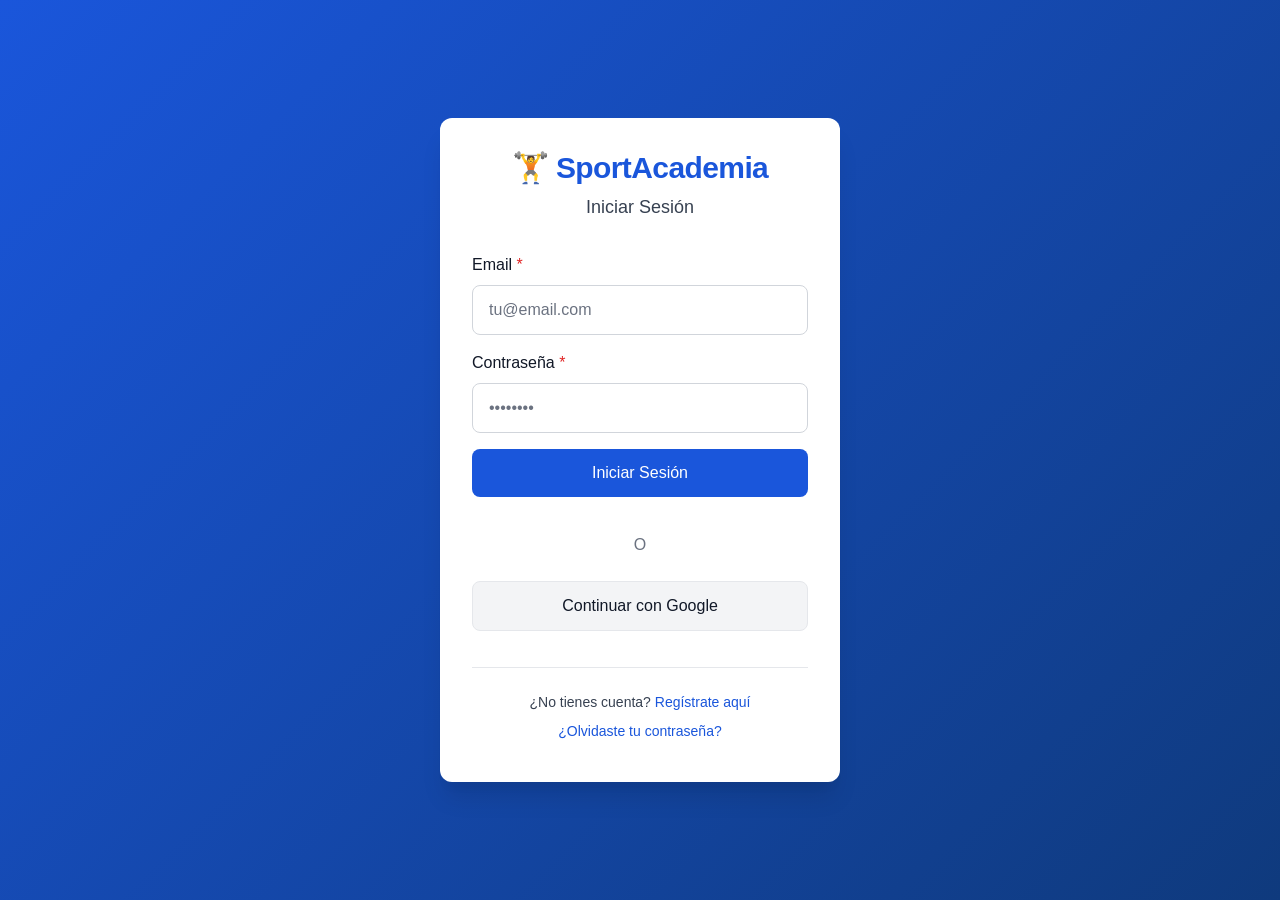
==== frontend/login.html @ 55e9ca69 "Phase 1: Foundation & Design System - Landing Page Complete design system implementation: - Design t" ====
<!DOCTYPE html>
<html lang="es">
<head>
  <meta charset="UTF-8">
  <meta name="viewport" content="width=device-width, initial-scale=1.0">
  <title>Iniciar Sesión - SportAcademia</title>
  <link rel="stylesheet" href="css/tokens.css">
  <link rel="stylesheet" href="css/reset.css">
  <link rel="stylesheet" href="css/base.css">
  <link rel="stylesheet" href="css/components.css">
  <link rel="stylesheet" href="css/layout.css">
  <link rel="stylesheet" href="css/pages/auth.css">
</head>
<body>
  <div class="auth-container">
    <div class="auth-box">
      <div class="auth-header">
        <h1>🏋️ SportAcademia</h1>
        <p>Iniciar Sesión</p>
      </div>

      <form class="auth-form">
        <div class="input-group">
          <label class="input-label required">Email</label>
          <input type="email" class="input" placeholder="tu@email.com" required>
        </div>

        <div class="input-group">
          <label class="input-label required">Contraseña</label>
          <input type="password" class="input" placeholder="••••••••" required>
        </div>

        <button type="submit" class="btn btn-primary btn-block">Iniciar Sesión</button>

        <div class="auth-divider">O</div>

        <button type="button" class="btn btn-secondary btn-block">Continuar con Google</button>
      </form>

      <div class="auth-footer">
        <p>¿No tienes cuenta? <a href="register.html">Regístrate aquí</a></p>
        <p><a href="#">¿Olvidaste tu contraseña?</a></p>
      </div>
    </div>
  </div>

  <script>
    // Placeholder - Implementar en Phase 2
    console.log('Login page - Phase 2 implementation');
  </script>
</body>
</html>
---- frontend/css/tokens.css ----
/* ============================================
   DESIGN TOKENS - Sistema de diseño unificado
   ============================================ */

:root {
  /* COLORES */
  --color-primary: #1A56DB;
  --color-primary-light: #EFF6FF;
  --color-primary-dark: #0F3A7D;
  --color-accent: #F05A28;
  --color-accent-light: #FEF3E2;
  --color-accent-dark: #C13410;

  --color-success: #0E9F6E;
  --color-success-light: #E6F9F3;
  --color-warning: #FBBF24;
  --color-warning-light: #FFFAEC;
  --color-error: #E02424;
  --color-error-light: #FDF1F1;

  /* ESCALA DE GRISES */
  --color-dark: #111827;
  --color-dark-secondary: #1F2937;
  --color-dark-tertiary: #374151;
  --color-gray: #6B7280;
  --color-gray-light: #9CA3AF;
  --color-gray-lighter: #D1D5DB;
  --color-gray-lightest: #E5E7EB;
  --color-light: #F3F4F6;
  --color-light-secondary: #F9FAFB;
  --color-white: #FFFFFF;

  /* TIPOGRAFÍA */
  --font-family-base: -apple-system, BlinkMacSystemFont, "Segoe UI", "Roboto", "Helvetica Neue", "Arial", sans-serif;
  --font-family-mono: "Courier New", monospace;

  --font-size-xs: 0.75rem;      /* 12px */
  --font-size-sm: 0.875rem;     /* 14px */
  --font-size-base: 1rem;       /* 16px */
  --font-size-lg: 1.125rem;     /* 18px */
  --font-size-xl: 1.25rem;      /* 20px */
  --font-size-2xl: 1.5rem;      /* 24px */
  --font-size-3xl: 1.875rem;    /* 30px */
  --font-size-4xl: 2.25rem;     /* 36px */
  --font-size-5xl: 3rem;        /* 48px */

  --font-weight-regular: 400;
  --font-weight-medium: 500;
  --font-weight-semibold: 600;
  --font-weight-bold: 700;

  --line-height-tight: 1.2;
  --line-height-normal: 1.5;
  --line-height-relaxed: 1.75;

  /* ESPACIADO */
  --spacing-0: 0;
  --spacing-1: 0.25rem;   /* 4px */
  --spacing-2: 0.5rem;    /* 8px */
  --spacing-3: 0.75rem;   /* 12px */
  --spacing-4: 1rem;      /* 16px */
  --spacing-5: 1.25rem;   /* 20px */
  --spacing-6: 1.5rem;    /* 24px */
  --spacing-8: 2rem;      /* 32px */
  --spacing-10: 2.5rem;   /* 40px */
  --spacing-12: 3rem;     /* 48px */
  --spacing-16: 4rem;     /* 64px */
  --spacing-20: 5rem;     /* 80px */
  --spacing-24: 6rem;     /* 96px */

  /* RADIO DE BORDE */
  --radius-sm: 4px;
  --radius-md: 8px;
  --radius-lg: 12px;
  --radius-xl: 16px;
  --radius-full: 9999px;

  /* SOMBRAS */
  --shadow-xs: 0 1px 2px 0 rgba(0, 0, 0, 0.05);
  --shadow-sm: 0 1px 3px 0 rgba(0, 0, 0, 0.1), 0 1px 2px 0 rgba(0, 0, 0, 0.06);
  --shadow-base: 0 4px 6px -1px rgba(0, 0, 0, 0.1), 0 2px 4px -1px rgba(0, 0, 0, 0.06);
  --shadow-md: 0 10px 15px -3px rgba(0, 0, 0, 0.1), 0 4px 6px -2px rgba(0, 0, 0, 0.05);
  --shadow-lg: 0 20px 25px -5px rgba(0, 0, 0, 0.1), 0 10px 10px -5px rgba(0, 0, 0, 0.04);

  /* TRANSICIONES */
  --transition-fast: 150ms cubic-bezier(0.4, 0, 0.2, 1);
  --transition-base: 250ms cubic-bezier(0.4, 0, 0.2, 1);
  --transition-slow: 350ms cubic-bezier(0.4, 0, 0.2, 1);

  /* Z-INDEX */
  --z-dropdown: 1000;
  --z-sticky: 1020;
  --z-modal: 1030;
  --z-popover: 1040;
  --z-tooltip: 1050;

  /* BREAKPOINTS (para media queries) */
  --breakpoint-sm: 640px;
  --breakpoint-md: 768px;
  --breakpoint-lg: 1024px;
  --breakpoint-xl: 1280px;
  --breakpoint-2xl: 1536px;
}

/* Esquemas de color reutilizables */

:root {
  --button-primary-bg: var(--color-primary);
  --button-primary-text: var(--color-white);
  --button-primary-hover: var(--color-primary-dark);

  --button-secondary-bg: var(--color-light);
  --button-secondary-text: var(--color-dark);
  --button-secondary-hover: var(--color-gray-lightest);

  --button-danger-bg: var(--color-error);
  --button-danger-text: var(--color-white);
  --button-danger-hover: #C91D1D;

  --card-bg: var(--color-white);
  --card-border: var(--color-gray-lightest);
  --card-shadow: var(--shadow-sm);

  --input-bg: var(--color-white);
  --input-border: var(--color-gray-lighter);
  --input-border-focus: var(--color-primary);
  --input-text: var(--color-dark);
  --input-placeholder: var(--color-gray);

  --text-primary: var(--color-dark);
  --text-secondary: var(--color-dark-tertiary);
  --text-tertiary: var(--color-gray);

  --bg-primary: var(--color-white);
  --bg-secondary: var(--color-light-secondary);
  --bg-tertiary: var(--color-light);
}

/* Dark mode tokens (para implementación futura) */
@media (prefers-color-scheme: dark) {
  :root {
    --card-bg: var(--color-dark-secondary);
    --card-border: var(--color-dark-tertiary);
    --input-bg: var(--color-dark);
    --input-border: var(--color-dark-tertiary);
    --input-text: var(--color-white);
    --text-primary: var(--color-white);
    --text-secondary: var(--color-gray-light);
    --bg-primary: var(--color-dark);
    --bg-secondary: var(--color-dark-secondary);
  }
}
---- frontend/css/base.css ----
/* ============================================
   BASE - Estilos base y tipografía
   ============================================ */

@import url('https://fonts.googleapis.com/css2?family=Inter:wght@400;500;600;700&display=swap');

/* Tipografía */
body {
  font-family: var(--font-family-base);
  font-weight: var(--font-weight-regular);
  background-color: var(--bg-primary);
  color: var(--text-primary);
}

/* Encabezados */
h1 {
  margin-bottom: var(--spacing-4);
  letter-spacing: -0.02em;
}

h2 {
  margin-bottom: var(--spacing-3);
  letter-spacing: -0.01em;
}

h3 {
  margin-bottom: var(--spacing-3);
}

h4, h5, h6 {
  margin-bottom: var(--spacing-2);
}

/* Párrafos */
p {
  margin-bottom: var(--spacing-4);
}

p + p {
  margin-top: -var(--spacing-2);
}

/* Listas */
ul, ol {
  margin-bottom: var(--spacing-4);
  padding-left: var(--spacing-6);
}

ul {
  list-style-type: disc;
}

ol {
  list-style-type: decimal;
}

li {
  margin-bottom: var(--spacing-2);
}

/* Enlaces */
a {
  color: var(--color-primary);
  font-weight: var(--font-weight-medium);
  transition: color var(--transition-fast);
}

a:hover {
  color: var(--color-primary-dark);
}

/* Énfasis */
strong {
  font-weight: var(--font-weight-bold);
}

em {
  font-style: italic;
}

code {
  font-family: var(--font-family-mono);
  background-color: var(--color-light);
  padding: var(--spacing-1) var(--spacing-2);
  border-radius: var(--radius-sm);
  font-size: 0.9em;
  color: var(--color-error);
}

pre {
  background-color: var(--color-dark);
  color: var(--color-white);
  padding: var(--spacing-4);
  border-radius: var(--radius-md);
  overflow-x: auto;
  margin-bottom: var(--spacing-4);
}

pre code {
  background-color: transparent;
  color: inherit;
  padding: 0;
  font-size: inherit;
}

/* Bloques citados */
blockquote {
  margin: 0 0 var(--spacing-4) 0;
  padding-left: var(--spacing-4);
  border-left: 4px solid var(--color-primary);
  color: var(--text-secondary);
  font-style: italic;
}

/* Separadores */
hr {
  margin: var(--spacing-8) 0;
  border: none;
  border-top: 1px solid var(--color-gray-lightest);
}

/* Selección de texto */
::selection {
  background-color: var(--color-primary);
  color: var(--color-white);
}

/* Estilos de scroll */
::-webkit-scrollbar {
  width: 8px;
  height: 8px;
}

::-webkit-scrollbar-track {
  background-color: var(--color-light);
}

::-webkit-scrollbar-thumb {
  background-color: var(--color-gray-lighter);
  border-radius: var(--radius-full);
}

::-webkit-scrollbar-thumb:hover {
  background-color: var(--color-gray);
}

/* Estilos de línea */
.text-primary {
  color: var(--text-primary);
}

.text-secondary {
  color: var(--text-secondary);
}

.text-tertiary {
  color: var(--text-tertiary);
}

.text-accent {
  color: var(--color-accent);
}

.text-success {
  color: var(--color-success);
}

.text-warning {
  color: var(--color-warning);
}

.text-error {
  color: var(--color-error);
}

/* Pesos de fuente */
.font-regular {
  font-weight: var(--font-weight-regular);
}

.font-medium {
  font-weight: var(--font-weight-medium);
}

.font-semibold {
  font-weight: var(--font-weight-semibold);
}

.font-bold {
  font-weight: var(--font-weight-bold);
}

/* Tamaños de texto */
.text-xs { font-size: var(--font-size-xs); }
.text-sm { font-size: var(--font-size-sm); }
.text-base { font-size: var(--font-size-base); }
.text-lg { font-size: var(--font-size-lg); }
.text-xl { font-size: var(--font-size-xl); }
.text-2xl { font-size: var(--font-size-2xl); }
.text-3xl { font-size: var(--font-size-3xl); }
.text-4xl { font-size: var(--font-size-4xl); }
.text-5xl { font-size: var(--font-size-5xl); }

/* Alto de línea */
.leading-tight {
  line-height: var(--line-height-tight);
}

.leading-normal {
  line-height: var(--line-height-normal);
}

.leading-relaxed {
  line-height: var(--line-height-relaxed);
}
---- frontend/css/components.css ----
/* ============================================
   COMPONENTS - Componentes reutilizables
   ============================================ */

/* BOTONES */
.btn {
  display: inline-flex;
  align-items: center;
  justify-content: center;
  gap: var(--spacing-2);
  padding: var(--spacing-3) var(--spacing-5);
  font-size: var(--font-size-base);
  font-weight: var(--font-weight-medium);
  border: none;
  border-radius: var(--radius-md);
  cursor: pointer;
  transition: all var(--transition-fast);
  text-decoration: none;
  user-select: none;
  white-space: nowrap;
}

.btn:focus-visible {
  outline: 2px solid var(--color-primary);
  outline-offset: 2px;
}

.btn:disabled {
  opacity: 0.5;
  cursor: not-allowed;
}

.btn-primary {
  background-color: var(--color-primary);
  color: var(--color-white);
}

.btn-primary:hover:not(:disabled) {
  background-color: var(--color-primary-dark);
  box-shadow: var(--shadow-md);
}

.btn-primary:active:not(:disabled) {
  transform: scale(0.98);
}

.btn-secondary {
  background-color: var(--color-light);
  color: var(--color-dark);
  border: 1px solid var(--color-gray-lightest);
}

.btn-secondary:hover:not(:disabled) {
  background-color: var(--color-gray-lightest);
  border-color: var(--color-gray-lighter);
}

.btn-danger {
  background-color: var(--color-error);
  color: var(--color-white);
}

.btn-danger:hover:not(:disabled) {
  background-color: #C91D1D;
}

.btn-success {
  background-color: var(--color-success);
  color: var(--color-white);
}

.btn-success:hover:not(:disabled) {
  background-color: #0A7F5C;
}

.btn-outline {
  background-color: transparent;
  color: var(--color-primary);
  border: 2px solid var(--color-primary);
}

.btn-outline:hover:not(:disabled) {
  background-color: var(--color-primary-light);
}

/* Tamaños de botón */
.btn-sm {
  padding: var(--spacing-2) var(--spacing-3);
  font-size: var(--font-size-sm);
}

.btn-lg {
  padding: var(--spacing-4) var(--spacing-8);
  font-size: var(--font-size-lg);
}

.btn-block {
  width: 100%;
}

/* TARJETAS */
.card {
  background-color: var(--card-bg);
  border: 1px solid var(--card-border);
  border-radius: var(--radius-lg);
  box-shadow: var(--card-shadow);
  overflow: hidden;
  transition: all var(--transition-fast);
}

.card:hover {
  box-shadow: var(--shadow-md);
  border-color: var(--color-primary-light);
}

.card-header {
  padding: var(--spacing-6);
  border-bottom: 1px solid var(--card-border);
}

.card-header h3 {
  margin: 0;
}

.card-body {
  padding: var(--spacing-6);
}

.card-footer {
  padding: var(--spacing-6);
  border-top: 1px solid var(--card-border);
  background-color: var(--color-light-secondary);
  display: flex;
  gap: var(--spacing-3);
  justify-content: flex-end;
}

.card.card-flat {
  box-shadow: none;
  border-color: var(--color-gray-lightest);
}

/* INSIGNIAS */
.badge {
  display: inline-flex;
  align-items: center;
  gap: var(--spacing-1);
  padding: var(--spacing-1) var(--spacing-3);
  border-radius: var(--radius-full);
  font-size: var(--font-size-xs);
  font-weight: var(--font-weight-semibold);
  text-transform: uppercase;
  letter-spacing: 0.05em;
  white-space: nowrap;
}

.badge-primary {
  background-color: var(--color-primary-light);
  color: var(--color-primary);
}

.badge-success {
  background-color: var(--color-success-light);
  color: var(--color-success);
}

.badge-warning {
  background-color: var(--color-warning-light);
  color: #A16207;
}

.badge-error {
  background-color: var(--color-error-light);
  color: var(--color-error);
}

.badge-secondary {
  background-color: var(--color-light);
  color: var(--color-gray);
}

/* ENTRADA DE FORMULARIO */
.input-group {
  margin-bottom: var(--spacing-4);
}

.input-label {
  display: block;
  margin-bottom: var(--spacing-2);
  font-weight: var(--font-weight-medium);
  color: var(--text-primary);
}

.input-label.required::after {
  content: " *";
  color: var(--color-error);
}

.input,
textarea,
select {
  width: 100%;
  padding: var(--spacing-3) var(--spacing-4);
  font-size: var(--font-size-base);
  border: 1px solid var(--input-border);
  border-radius: var(--radius-md);
  background-color: var(--input-bg);
  color: var(--input-text);
  transition: all var(--transition-fast);
}

.input::placeholder,
textarea::placeholder {
  color: var(--input-placeholder);
}

.input:focus,
textarea:focus,
select:focus {
  outline: none;
  border-color: var(--input-border-focus);
  box-shadow: 0 0 0 3px rgba(26, 86, 219, 0.1);
}

textarea {
  resize: vertical;
  min-height: 120px;
}

.input-hint {
  margin-top: var(--spacing-1);
  font-size: var(--font-size-sm);
  color: var(--text-tertiary);
}

.input-error {
  margin-top: var(--spacing-1);
  font-size: var(--font-size-sm);
  color: var(--color-error);
}

.input-group.has-error .input,
.input-group.has-error textarea,
.input-group.has-error select {
  border-color: var(--color-error);
  box-shadow: 0 0 0 3px rgba(224, 36, 36, 0.1);
}

.input-group.has-success .input,
.input-group.has-success textarea,
.input-group.has-success select {
  border-color: var(--color-success);
  box-shadow: 0 0 0 3px rgba(14, 159, 110, 0.1);
}

/* CHECKBOX Y RADIO */
.checkbox-group,
.radio-group {
  display: flex;
  flex-direction: column;
  gap: var(--spacing-3);
}

.checkbox,
.radio {
  display: flex;
  align-items: center;
  gap: var(--spacing-3);
  cursor: pointer;
}

.checkbox input[type="checkbox"],
.radio input[type="radio"] {
  width: 20px;
  height: 20px;
  cursor: pointer;
  accent-color: var(--color-primary);
}

.checkbox label,
.radio label {
  cursor: pointer;
  margin: 0;
}

/* MODAL */
.modal {
  display: none;
  position: fixed;
  top: 0;
  left: 0;
  right: 0;
  bottom: 0;
  background-color: rgba(0, 0, 0, 0.5);
  z-index: var(--z-modal);
  align-items: center;
  justify-content: center;
}

.modal.active {
  display: flex;
}

.modal-content {
  background-color: var(--card-bg);
  border-radius: var(--radius-lg);
  box-shadow: var(--shadow-lg);
  max-width: 90%;
  max-height: 90vh;
  overflow-y: auto;
  animation: slideUp var(--transition-base);
}

@keyframes slideUp {
  from {
    opacity: 0;
    transform: translateY(10px);
  }
  to {
    opacity: 1;
    transform: translateY(0);
  }
}

.modal-header {
  padding: var(--spacing-6);
  border-bottom: 1px solid var(--card-border);
  display: flex;
  align-items: center;
  justify-content: space-between;
}

.modal-header h2 {
  margin: 0;
}

.modal-close {
  background: none;
  border: none;
  font-size: var(--font-size-2xl);
  color: var(--text-secondary);
  cursor: pointer;
  padding: 0;
  width: 32px;
  height: 32px;
  display: flex;
  align-items: center;
  justify-content: center;
  border-radius: var(--radius-md);
  transition: all var(--transition-fast);
}

.modal-close:hover {
  background-color: var(--color-light);
  color: var(--text-primary);
}

.modal-body {
  padding: var(--spacing-6);
}

.modal-footer {
  padding: var(--spacing-6);
  border-top: 1px solid var(--card-border);
  background-color: var(--color-light-secondary);
  display: flex;
  gap: var(--spacing-3);
  justify-content: flex-end;
}

/* TABLA */
.table {
  width: 100%;
  border-collapse: collapse;
  background-color: var(--card-bg);
  border: 1px solid var(--card-border);
  border-radius: var(--radius-lg);
  overflow: hidden;
}

.table thead {
  background-color: var(--color-light-secondary);
  border-bottom: 2px solid var(--card-border);
}

.table th {
  padding: var(--spacing-4);
  text-align: left;
  font-weight: var(--font-weight-semibold);
  color: var(--text-primary);
  font-size: var(--font-size-sm);
  text-transform: uppercase;
  letter-spacing: 0.05em;
}

.table td {
  padding: var(--spacing-4);
  border-bottom: 1px solid var(--card-border);
  color: var(--text-primary);
}

.table tbody tr {
  transition: background-color var(--transition-fast);
}

.table tbody tr:hover {
  background-color: var(--color-light);
}

.table tbody tr:last-child td {
  border-bottom: none;
}

/* ALERTA */
.alert {
  padding: var(--spacing-4);
  border-radius: var(--radius-md);
  border-left: 4px solid;
  margin-bottom: var(--spacing-4);
  display: flex;
  align-items: flex-start;
  gap: var(--spacing-3);
}

.alert-primary {
  background-color: var(--color-primary-light);
  border-left-color: var(--color-primary);
  color: var(--color-primary);
}

.alert-success {
  background-color: var(--color-success-light);
  border-left-color: var(--color-success);
  color: var(--color-success);
}

.alert-warning {
  background-color: var(--color-warning-light);
  border-left-color: var(--color-warning);
  color: #A16207;
}

.alert-error {
  background-color: var(--color-error-light);
  border-left-color: var(--color-error);
  color: var(--color-error);
}

.alert-title {
  font-weight: var(--font-weight-semibold);
  margin-bottom: var(--spacing-1);
}

.alert-close {
  background: none;
  border: none;
  cursor: pointer;
  margin-left: auto;
  padding: 0;
  color: inherit;
  font-size: var(--font-size-lg);
}

/* CARGADOR */
.spinner {
  display: inline-block;
  width: 20px;
  height: 20px;
  border: 3px solid var(--color-light);
  border-top-color: var(--color-primary);
  border-radius: 50%;
  animation: spin 0.6s linear infinite;
}

@keyframes spin {
  to {
    transform: rotate(360deg);
  }
}

/* TOOLTIP */
.tooltip {
  position: relative;
  display: inline-block;
}

.tooltip::after {
  content: attr(data-tooltip);
  position: absolute;
  bottom: 125%;
  left: 50%;
  transform: translateX(-50%);
  background-color: var(--color-dark);
  color: var(--color-white);
  padding: var(--spacing-2) var(--spacing-3);
  border-radius: var(--radius-sm);
  font-size: var(--font-size-xs);
  white-space: nowrap;
  opacity: 0;
  pointer-events: none;
  transition: opacity var(--transition-fast);
  z-index: var(--z-tooltip);
}

.tooltip:hover::after {
  opacity: 1;
}

/* BREADCRUMB */
.breadcrumb {
  display: flex;
  align-items: center;
  gap: var(--spacing-2);
  margin-bottom: var(--spacing-4);
  font-size: var(--font-size-sm);
}

.breadcrumb-item {
  color: var(--text-secondary);
}

.breadcrumb-item a {
  color: var(--color-primary);
}

.breadcrumb-separator {
  color: var(--text-tertiary);
  margin: 0 var(--spacing-2);
}

.breadcrumb-item.active {
  color: var(--text-primary);
  font-weight: var(--font-weight-medium);
}
---- frontend/css/layout.css ----
/* ============================================
   LAYOUT - Componentes de diseño
   ============================================ */

/* CONTENEDOR */
.container {
  width: 100%;
  max-width: 1280px;
  margin-left: auto;
  margin-right: auto;
  padding-left: var(--spacing-4);
  padding-right: var(--spacing-4);
}

@media (max-width: 640px) {
  .container {
    padding-left: var(--spacing-3);
    padding-right: var(--spacing-3);
  }
}

.container-fluid {
  width: 100%;
  padding-left: var(--spacing-4);
  padding-right: var(--spacing-4);
}

/* GRID */
.grid {
  display: grid;
  gap: var(--spacing-6);
}

.grid-cols-1 {
  grid-template-columns: 1fr;
}

.grid-cols-2 {
  grid-template-columns: repeat(2, 1fr);
}

.grid-cols-3 {
  grid-template-columns: repeat(3, 1fr);
}

.grid-cols-4 {
  grid-template-columns: repeat(4, 1fr);
}

@media (max-width: 768px) {
  .grid-cols-2 {
    grid-template-columns: 1fr;
  }

  .grid-cols-3 {
    grid-template-columns: repeat(2, 1fr);
  }

  .grid-cols-4 {
    grid-template-columns: repeat(2, 1fr);
  }
}

@media (max-width: 640px) {
  .grid-cols-3,
  .grid-cols-4 {
    grid-template-columns: 1fr;
  }
}

/* FLEXBOX */
.flex {
  display: flex;
}

.flex-col {
  flex-direction: column;
}

.flex-center {
  display: flex;
  align-items: center;
  justify-content: center;
}

.flex-between {
  display: flex;
  align-items: center;
  justify-content: space-between;
}

.flex-start {
  justify-content: flex-start;
}

.flex-end {
  justify-content: flex-end;
}

.flex-gap {
  gap: var(--spacing-4);
}

.items-center {
  align-items: center;
}

.items-start {
  align-items: flex-start;
}

.items-end {
  align-items: flex-end;
}

/* NAVBAR / TOPBAR */
.navbar {
  background-color: var(--card-bg);
  border-bottom: 1px solid var(--card-border);
  padding: var(--spacing-4) var(--spacing-6);
  box-shadow: var(--shadow-xs);
  position: sticky;
  top: 0;
  z-index: 100;
}

.navbar-container {
  display: flex;
  align-items: center;
  justify-content: space-between;
  gap: var(--spacing-4);
}

.navbar-brand {
  display: flex;
  align-items: center;
  gap: var(--spacing-2);
  font-size: var(--font-size-lg);
  font-weight: var(--font-weight-bold);
  color: var(--text-primary);
  text-decoration: none;
}

.navbar-brand img {
  height: 32px;
  width: auto;
}

.navbar-nav {
  display: flex;
  align-items: center;
  gap: var(--spacing-6);
  list-style: none;
  margin: 0;
  padding: 0;
}

.navbar-nav-item a {
  color: var(--text-secondary);
  text-decoration: none;
  font-weight: var(--font-weight-medium);
  transition: color var(--transition-fast);
  padding: var(--spacing-2) 0;
  border-bottom: 2px solid transparent;
}

.navbar-nav-item a:hover {
  color: var(--color-primary);
  border-bottom-color: var(--color-primary);
}

.navbar-nav-item a.active {
  color: var(--color-primary);
  border-bottom-color: var(--color-primary);
}

.navbar-right {
  display: flex;
  align-items: center;
  gap: var(--spacing-4);
}

/* SIDEBAR */
.sidebar {
  background-color: var(--card-bg);
  border-right: 1px solid var(--card-border);
  min-height: 100vh;
  position: sticky;
  top: 0;
  padding: var(--spacing-6);
  width: 260px;
  overflow-y: auto;
}

.sidebar-logo {
  display: flex;
  align-items: center;
  gap: var(--spacing-2);
  margin-bottom: var(--spacing-8);
  font-weight: var(--font-weight-bold);
  color: var(--color-primary);
  text-decoration: none;
}

.sidebar-nav {
  list-style: none;
  margin: 0;
  padding: 0;
}

.sidebar-nav-item {
  margin-bottom: var(--spacing-2);
}

.sidebar-nav-link {
  display: flex;
  align-items: center;
  gap: var(--spacing-3);
  padding: var(--spacing-3) var(--spacing-4);
  color: var(--text-secondary);
  text-decoration: none;
  border-radius: var(--radius-md);
  transition: all var(--transition-fast);
}

.sidebar-nav-link:hover {
  background-color: var(--color-light);
  color: var(--color-primary);
}

.sidebar-nav-link.active {
  background-color: var(--color-primary-light);
  color: var(--color-primary);
  font-weight: var(--font-weight-semibold);
}

.sidebar-nav-icon {
  width: 20px;
  height: 20px;
}

.sidebar-nav-text {
  flex: 1;
}

/* MAIN LAYOUT */
.app-layout {
  display: grid;
  grid-template-columns: 260px 1fr;
  min-height: 100vh;
}

.app-content {
  display: flex;
  flex-direction: column;
}

.app-header {
  background-color: var(--card-bg);
  border-bottom: 1px solid var(--card-border);
  padding: var(--spacing-4) var(--spacing-6);
  display: flex;
  align-items: center;
  justify-content: space-between;
  gap: var(--spacing-4);
  box-shadow: var(--shadow-xs);
}

.app-main {
  flex: 1;
  padding: var(--spacing-8);
  overflow-y: auto;
}

@media (max-width: 768px) {
  .app-layout {
    grid-template-columns: 1fr;
  }

  .sidebar {
    display: none;
  }

  .app-main {
    padding: var(--spacing-4);
  }
}

/* FOOTER */
.footer {
  background-color: var(--color-dark-secondary);
  color: var(--color-gray-light);
  padding: var(--spacing-12) var(--spacing-6);
  margin-top: auto;
}

.footer-content {
  display: grid;
  grid-template-columns: repeat(4, 1fr);
  gap: var(--spacing-8);
  margin-bottom: var(--spacing-8);
}

.footer-section h3 {
  color: var(--color-white);
  margin-bottom: var(--spacing-4);
  font-size: var(--font-size-lg);
}

.footer-section ul {
  list-style: none;
  margin: 0;
  padding: 0;
}

.footer-section li {
  margin-bottom: var(--spacing-2);
}

.footer-section a {
  color: var(--color-gray-light);
  transition: color var(--transition-fast);
}

.footer-section a:hover {
  color: var(--color-white);
}

.footer-bottom {
  border-top: 1px solid var(--color-dark-tertiary);
  padding-top: var(--spacing-6);
  display: flex;
  align-items: center;
  justify-content: space-between;
  gap: var(--spacing-4);
  color: var(--color-gray);
  font-size: var(--font-size-sm);
}

@media (max-width: 768px) {
  .footer-content {
    grid-template-columns: repeat(2, 1fr);
  }

  .footer-bottom {
    flex-direction: column;
    text-align: center;
  }
}

/* ESPACIADO */
.m-0 { margin: 0; }
.m-1 { margin: var(--spacing-1); }
.m-2 { margin: var(--spacing-2); }
.m-3 { margin: var(--spacing-3); }
.m-4 { margin: var(--spacing-4); }
.m-6 { margin: var(--spacing-6); }
.m-8 { margin: var(--spacing-8); }

.mb-0 { margin-bottom: 0; }
.mb-1 { margin-bottom: var(--spacing-1); }
.mb-2 { margin-bottom: var(--spacing-2); }
.mb-3 { margin-bottom: var(--spacing-3); }
.mb-4 { margin-bottom: var(--spacing-4); }
.mb-6 { margin-bottom: var(--spacing-6); }
.mb-8 { margin-bottom: var(--spacing-8); }

.mt-0 { margin-top: 0; }
.mt-1 { margin-top: var(--spacing-1); }
.mt-2 { margin-top: var(--spacing-2); }
.mt-3 { margin-top: var(--spacing-3); }
.mt-4 { margin-top: var(--spacing-4); }
.mt-6 { margin-top: var(--spacing-6); }
.mt-8 { margin-top: var(--spacing-8); }

.p-0 { padding: 0; }
.p-1 { padding: var(--spacing-1); }
.p-2 { padding: var(--spacing-2); }
.p-3 { padding: var(--spacing-3); }
.p-4 { padding: var(--spacing-4); }
.p-6 { padding: var(--spacing-6); }
.p-8 { padding: var(--spacing-8); }

.pb-0 { padding-bottom: 0; }
.pb-1 { padding-bottom: var(--spacing-1); }
.pb-2 { padding-bottom: var(--spacing-2); }
.pb-3 { padding-bottom: var(--spacing-3); }
.pb-4 { padding-bottom: var(--spacing-4); }
.pb-6 { padding-bottom: var(--spacing-6); }
.pb-8 { padding-bottom: var(--spacing-8); }

.pt-0 { padding-top: 0; }
.pt-1 { padding-top: var(--spacing-1); }
.pt-2 { padding-top: var(--spacing-2); }
.pt-3 { padding-top: var(--spacing-3); }
.pt-4 { padding-top: var(--spacing-4); }
.pt-6 { padding-top: var(--spacing-6); }
.pt-8 { padding-top: var(--spacing-8); }

/* VISIBILIDAD */
.hidden {
  display: none !important;
}

.visible {
  display: block !important;
}

.invisible {
  visibility: hidden;
}

/* RESPONSIVO */
@media (max-width: 768px) {
  .hide-on-mobile {
    display: none !important;
  }
}

@media (min-width: 769px) {
  .show-on-mobile {
    display: none !important;
  }
}
---- frontend/css/pages/auth.css ----
/* ============================================
   AUTH PAGES - Login y Register
   ============================================ */

body {
  background: linear-gradient(135deg, var(--color-primary) 0%, var(--color-primary-dark) 100%);
  min-height: 100vh;
  display: flex;
  align-items: center;
  justify-content: center;
}

.auth-container {
  padding: var(--spacing-4);
  width: 100%;
}

.auth-box {
  background-color: var(--card-bg);
  padding: var(--spacing-8);
  border-radius: var(--radius-lg);
  box-shadow: var(--shadow-lg);
  max-width: 400px;
  width: 100%;
  margin: 0 auto;
}

.auth-header {
  text-align: center;
  margin-bottom: var(--spacing-8);
}

.auth-header h1 {
  font-size: var(--font-size-3xl);
  margin-bottom: var(--spacing-2);
  color: var(--color-primary);
}

.auth-header p {
  color: var(--text-secondary);
  font-size: var(--font-size-lg);
}

.auth-form {
  margin-bottom: var(--spacing-6);
}

.auth-form .input-group {
  margin-bottom: var(--spacing-4);
}

.auth-form .btn {
  margin-bottom: var(--spacing-3);
}

.auth-divider {
  text-align: center;
  color: var(--text-tertiary);
  margin: var(--spacing-6) 0;
  position: relative;
}

.auth-divider::before {
  content: "";
  position: absolute;
  top: 50%;
  left: 0;
  right: 0;
  height: 1px;
  background-color: var(--color-gray-lighter);
  z-index: -1;
}

.auth-divider {
  display: flex;
  align-items: center;
  justify-content: center;
}

.auth-footer {
  text-align: center;
  border-top: 1px solid var(--card-border);
  padding-top: var(--spacing-6);
}

.auth-footer p {
  margin-bottom: var(--spacing-2);
  font-size: var(--font-size-sm);
  color: var(--text-secondary);
}

.auth-footer a {
  color: var(--color-primary);
  font-weight: var(--font-weight-medium);
}

.auth-footer a:hover {
  color: var(--color-primary-dark);
}

/* Efectos de carga */
.auth-loading .btn {
  position: relative;
  pointer-events: none;
  opacity: 0.7;
}

.auth-loading .btn::after {
  content: "";
  position: absolute;
  width: 16px;
  height: 16px;
  top: 50%;
  right: var(--spacing-3);
  margin-top: -8px;
  border: 2px solid rgba(255, 255, 255, 0.3);
  border-top-color: var(--color-white);
  border-radius: 50%;
  animation: spin 0.6s linear infinite;
}

@keyframes spin {
  to {
    transform: rotate(360deg);
  }
}

/* Errores de validación */
.auth-error {
  color: var(--color-error);
  font-size: var(--font-size-sm);
  margin-top: var(--spacing-2);
}

/* Responsive */
@media (max-width: 640px) {
  .auth-box {
    padding: var(--spacing-6);
  }

  .auth-header h1 {
    font-size: var(--font-size-2xl);
  }
}
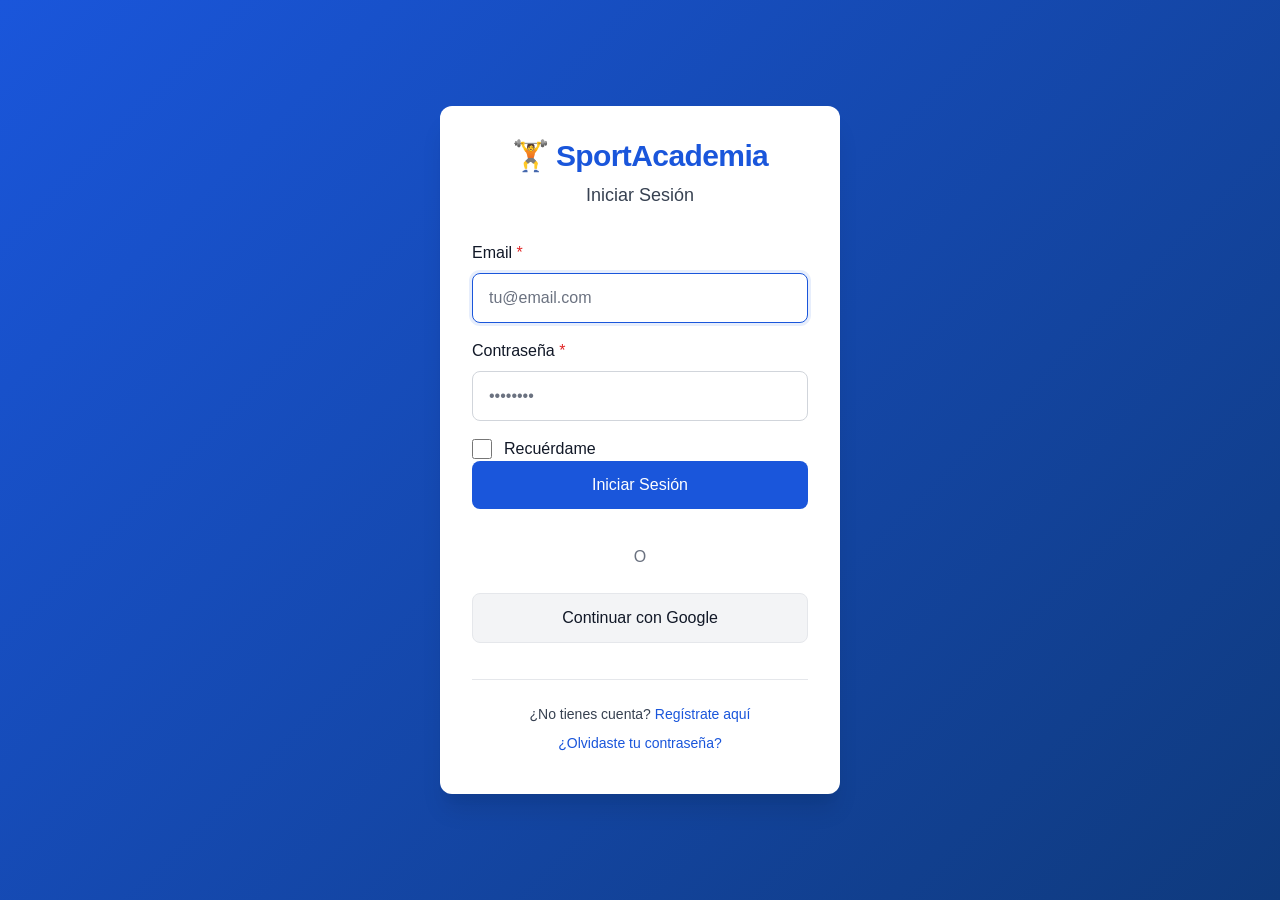
==== commit 202dd4da: "Phase 2: Authentication Pages & Validation Complete implementation of login/register pages with:  Lo" ====
--- a/frontend/login.html
+++ b/frontend/login.html
@@ -19,34 +19,60 @@
         <p>Iniciar Sesión</p>
       </div>
 
-      <form class="auth-form">
+      <!-- Alertas (se muestran dinámicamente) -->
+      <div id="alert-container"></div>
+
+      <form id="login-form" class="auth-form">
         <div class="input-group">
           <label class="input-label required">Email</label>
-          <input type="email" class="input" placeholder="tu@email.com" required>
+          <input
+            id="email"
+            type="email"
+            class="input"
+            placeholder="tu@email.com"
+            required
+            autocomplete="email"
+          >
+          <div class="input-error" id="email-error"></div>
         </div>
 
         <div class="input-group">
           <label class="input-label required">Contraseña</label>
-          <input type="password" class="input" placeholder="••••••••" required>
+          <input
+            id="password"
+            type="password"
+            class="input"
+            placeholder="••••••••"
+            required
+            autocomplete="current-password"
+          >
+          <div class="input-error" id="password-error"></div>
         </div>
 
-        <button type="submit" class="btn btn-primary btn-block">Iniciar Sesión</button>
+        <div class="checkbox">
+          <input type="checkbox" id="remember-me" name="remember-me">
+          <label for="remember-me">Recuérdame</label>
+        </div>
+
+        <button type="submit" class="btn btn-primary btn-block" id="submit-btn">
+          Iniciar Sesión
+        </button>
 
         <div class="auth-divider">O</div>
 
-        <button type="button" class="btn btn-secondary btn-block">Continuar con Google</button>
+        <button type="button" class="btn btn-secondary btn-block" id="google-btn">
+          Continuar con Google
+        </button>
       </form>
 
       <div class="auth-footer">
         <p>¿No tienes cuenta? <a href="register.html">Regístrate aquí</a></p>
-        <p><a href="#">¿Olvidaste tu contraseña?</a></p>
+        <p><a href="forgot-password.html">¿Olvidaste tu contraseña?</a></p>
       </div>
     </div>
   </div>
 
-  <script>
-    // Placeholder - Implementar en Phase 2
-    console.log('Login page - Phase 2 implementation');
-  </script>
+  <!-- Scripts -->
+  <script type="module" src="js/pages/login.js"></script>
 </body>
 </html>
